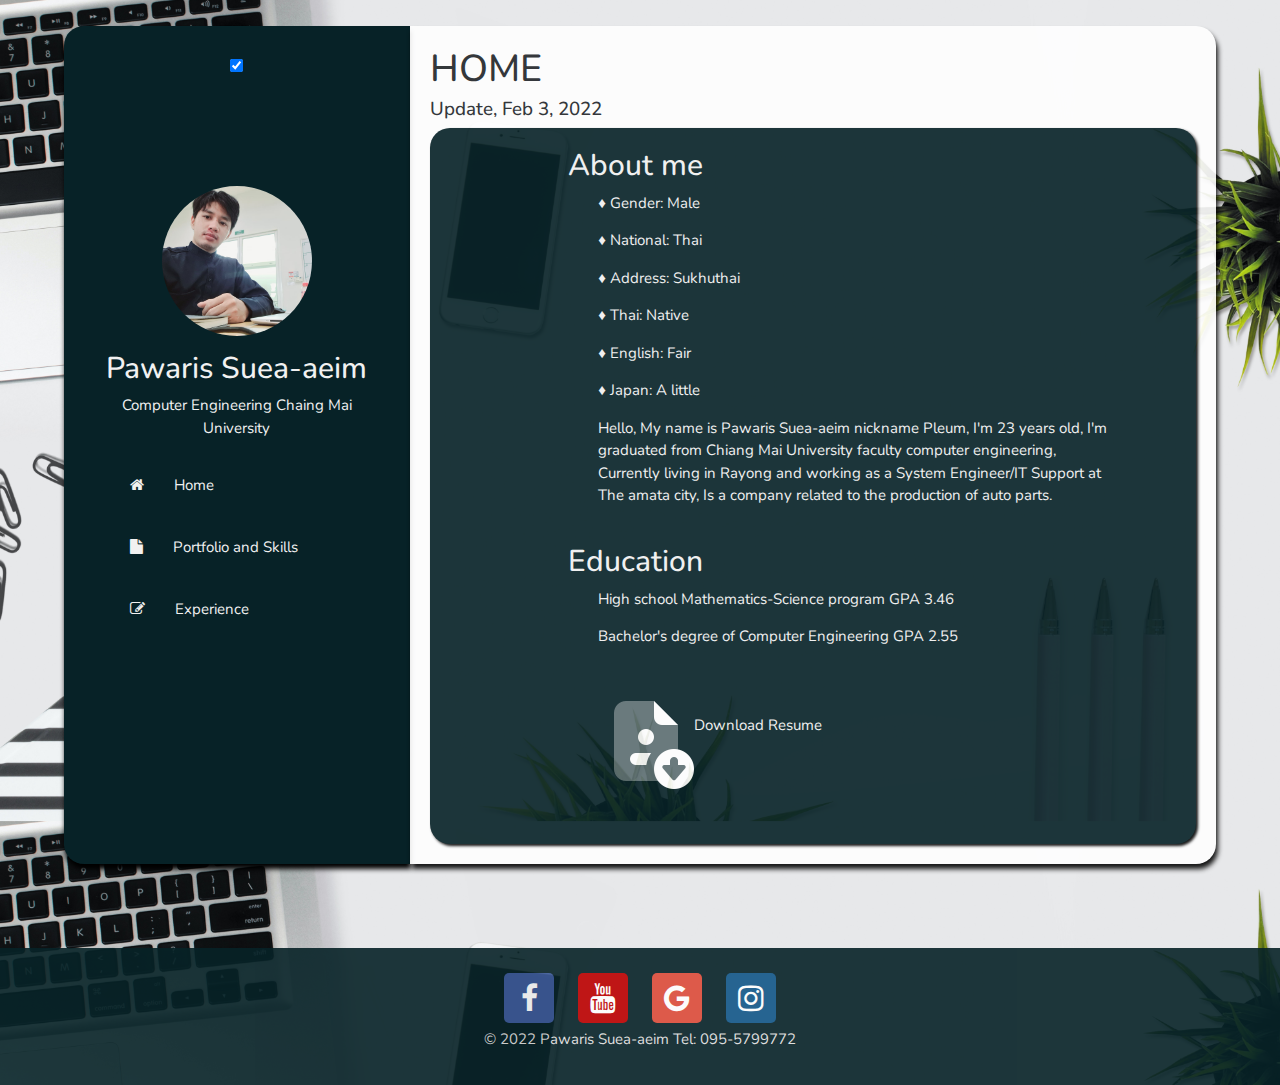
==== index.html @ 96e9b25e "dark-mode again" ====
<!DOCTYPE html>
<html lang="en">

<head>
    <meta charset="UTF-8">
    <meta http-equiv="X-UA-Compatible" content="IE=edge">
    <meta name="viewport" content="width=device-width, initial-scale=1.0">
    <link rel="stylesheet" href="https://www.w3schools.com/w3css/4/w3.css">
    <link rel="stylesheet" href="style.css">
    <link rel="stylesheet" href="https://cdnjs.cloudflare.com/ajax/libs/font-awesome/4.7.0/css/font-awesome.min.css">
    <link rel="stylesheet" href="styleCard.css">
    <link href="https://cdn.jsdelivr.net/npm/bootstrap@5.0.2/dist/css/bootstrap.min.css" rel="stylesheet"
        integrity="sha384-EVSTQN3/azprG1Anm3QDgpJLIm9Nao0Yz1ztcQTwFspd3yD65VohhpuuCOmLASjC" crossorigin="anonymous">
    <link rel="stylesheet" href="https://maxcdn.bootstrapcdn.com/bootstrap/4.0.0/css/bootstrap.min.css"
        integrity="sha384-Gn5384xqQ1aoWXA+058RXPxPg6fy4IWvTNh0E263XmFcJlSAwiGgFAW/dAiS6JXm" crossorigin="anonymous">
    <title>HOME</title>
</head>

<body>
    <div class="responsive-container">
        <div class="header">
            <div class="style_switch">
                <label class="switch">
                    <input  onclick="myFunction()" type="checkbox" checked>
                    <span class="slider round"></span>
                </label>
            </div>
            <img class="image" src="./image/ProfileDay.jpg">
            <h1>Pawaris Suea-aeim</h1>
            <p>Computer Engineering Chaing Mai University</p>
            <div class="dropdown dropleft">
                <button class="btn btn-secondary dropdown-toggle" type="button" id="dropdownMenuButton"
                    data-toggle="dropdown" aria-haspopup="true" aria-expanded="false">
                </button>
                <div class="dropdown-menu" aria-labelledby="dropdownMenuButton">
                    <a class="dropdown-item" href="./index.html">Home</a>
                    <a class="dropdown-item" href="./portfolio.html">Portfolio and skills</a>
                    <a class="dropdown-item" href="./experience.html">Experience</a>
                </div>
            </div>
            <div class="page">
                <button onclick="document.location='./index.html'" class="w3-bar-item w3-button sidebar-menu">
                    <i class="fa fa-home w3-animate-right" style="float: left;"><a>Home</a></i>
                </button>
                <button onclick="document.location='./portfolio.html'" class="w3-bar-item w3-button sidebar-menu">
                    <i class="fa fa-file w3-animate-right" style="float: left;"><a>Portfolio and Skills</a></i>
                </button>
                <button onclick="document.location='./experience.html'" class="w3-bar-item w3-button sidebar-menu">
                    <i class="fa fa-edit w3-animate-right" style="float: left;"><a>Experience</a></i>
                </button>
            </div>
        </div>
        <div class="content">
            <h1>HOME</h1>
            <h5>Update, Feb 3, 2022</h5>
            <div class="box_content">
                <h2>About me</h2>
                <p>♦ Gender: Male</p>
                <p>♦ National: Thai</p>
                <p>♦ Address: Sukhuthai</p>
                <p>♦ Thai: Native</p>
                <p>♦ English: Fair</p>
                <p>♦ Japan: A little</p>
                <p>
                    Hello, My name is Pawaris Suea-aeim nickname Pleum, I'm 23 years old, I'm graduated from
                    Chiang
                    Mai
                    University faculty computer engineering,
                    Currently living in Rayong and working as a System Engineer/IT Support at The amata city, Is
                    a
                    company
                    related to the production of auto parts.
                </p><br>
                <h2>Education</h2>
                <p>High school Mathematics-Science program GPA 3.46</p>
                <p>Bachelor's degree of Computer Engineering GPA 2.55</p>
                <p><img class="resume" onclick="document.location='./image/PawarisResume.pdf'"
                        src="./image/icons8-download-resume-96.png" target="_blank">Download Resume</p>
            </div>
        </div>
    </div>
    <div class="footer">
        <a href="https://web.facebook.com/profile.php?id=100006235390790" class="fa fa-facebook"
            style="font-size: 30px;"></a>
        <a href="https://www.youtube.com/channel/UChRwgbwyZU1eZFuqilV9bmg/featured" class="fa fa-youtube"
            style="font-size: 30px;"></a>
        <a href="mailto:pawaris.sueaaeim@gmail.com" class="fa fa-google" style="font-size: 30px;"></a>
        <a href="https://www.instagram.com/pleumqz/" class="fa fa-instagram" style="font-size: 30px;"></a>
        <p>
            © 2022 Pawaris Suea-aeim Tel: 095-5799772
        </p>
    </div>

    <script src="https://code.jquery.com/jquery-3.2.1.slim.min.js"
        integrity="sha384-KJ3o2DKtIkvYIK3UENzmM7KCkRr/rE9/Qpg6aAZGJwFDMVNA/GpGFF93hXpG5KkN"
        crossorigin="anonymous"></script>
    <script src="https://cdnjs.cloudflare.com/ajax/libs/popper.js/1.12.9/umd/popper.min.js"
        integrity="sha384-ApNbgh9B+Y1QKtv3Rn7W3mgPxhU9K/ScQsAP7hUibX39j7fakFPskvXusvfa0b4Q"
        crossorigin="anonymous"></script>
    <script src="https://maxcdn.bootstrapcdn.com/bootstrap/4.0.0/js/bootstrap.min.js"
        integrity="sha384-JZR6Spejh4U02d8jOt6vLEHfe/JQGiRRSQQxSfFWpi1MquVdAyjUar5+76PVCmYl"
        crossorigin="anonymous"></script>
        <script>
            function myFunction() {
                var element = document.body;
                element.classList.toggle("dark_mode");
             }
        </script>
</body>

</html>
---- style.css ----
@import url('https://fonts.googleapis.com/css2?family=Open+Sans:wght@300;400&display=swap');
@import url('//fonts.googleapis.com/css2?family=Nunito:wght@300&family=Open+Sans:wght@300;400&display=swap');

* {
  box-sizing: border-box;
  font-family: 'Open Sans', sans-serif;
  font-family: 'Nunito', sans-serif;
  text-decoration: none!important;
}

body {
  margin: 0;
  background: #f1f1f1;
  background-image: url(./image/pexels-anna-nekrashevich-6476118.jpg);
  background-repeat: repeat-y;
  background-size: cover;
  background-size: 100%;
}


/* Header/Blog Title */
.header {
  padding: 30px;
  text-align: center;
  background-color: #072227;
  color: #f1f1f1;
  opacity: 1;
  border-radius: 20px 0 0 20px;
  box-shadow: 1px 5px 5px #000000;
}

.image {
  border-radius: 50%;
  width: 150px;
  margin-top: 100px;
}

.header h1 {
  font-size: 30px;
  margin-top: 15px;
}

/* Create two unequal columns that floats next to each other */
/* Left column */
.leftcolumn {
  float: left;
  width: 100%;
}

.box_content {
  background-color: #072227;
  color: #f1f1f1;
  border-radius: 20px;
  width: 100%;
  padding-top: 20px;
  padding-bottom: 40px;
  padding-inline: 10%;
  box-shadow: 2px 2px 3px #000000;
}

.box_content p {
  margin-left: 15%;
}

.box_content h2,
h3 {
  margin-left: 10%;
}

/* Add a page effect for articles */
.content {
  background-color: #ffffff;
  padding: 20px;
  opacity: 0.9;
  border-radius: 0 20px 20px 0px;
  box-shadow: 2px 5px 5px #000000;
}

/* Clear floats after the columns */
.row:after {
  content: "";
  display: table;
  clear: both;
}

/* Footer */
.footer {
  padding: 20px;
  text-align: center;
  background: #072227;
  color: #ddd;
  margin-top: 20px;
  opacity: 0.9;
}

.download {
  background: #e7dfe5;
  color: #080808;
  border-radius: 10px;
  text-align: center;
  margin: 10px;
  margin-left: 70%;
  padding: 5px;
  transition: 0.5s;
  height: 70px;
  width: 100px;
}

.download:hover {
  padding: 2%;
  background-color: #333;
  transition: 0.5s;
  color: #ddd;
}

.resume {
    margin-top: 30px;
}
.resume:hover {
    transform: scale(1.3);
    transition: 0.3s;
}

.fa {
  border-radius: 5px;
  text-align: center;
  text-decoration: none!important;
  margin: 5px 10px;
  width: 50px;
  padding: 10px;
  transition: 0.3s;
}

.fa:hover {
  opacity: 1;
  padding: 15px;
  width: 60px;
  transition: 0.3s;
}

.fa-facebook {
  background: #3b5998;
  color: white;
}
.fa-google {
  background: #dd4b39;
  color: white;
}
.fa-youtube {
  background: #bb0000;
  color: white;
}
.fa-instagram {
  background: #125688;
  color: white;
}

.grid-container {
  display: grid;
  grid-template-columns: 50% 50%;
  grid-gap: 10px;
  padding: 10px;
  padding-inline: 150px;
}

.menu {
  display: none;
}

.sidebar-menu {
  width: 100%;
  border-radius: 10px;
}

.sidebar-menu a {
  margin-left: 30px;
}

.sidebar-menu:hover {
  transition: 0.5s;
  border-radius: 30px;
}

.responsive-container {
  display: grid;
  grid-template-columns: 25% 75%;
  padding: 2% 5% 5% 5%;
}

.page {
  display: block;
}

.dropdown {
  display: none;
}

video {
  width: 700px;
}

.img_modal {
  width: 700px;
}

@media screen and (max-width: 1500px) {

  .responsive-container{
    grid-template-columns: 30% 70%;
  }

  .grid-container{
    padding-inline: 5%;
  }
}
/* Responsive layout - when the screen is less than 400px wide, make the navigation links stack on top of each other instead of next to each other */
@media screen and (max-width: 1000px) {

  video {
    width: 310px;
  }

  .img_modal {
    width: 310px;
  }

  p {
    font-size: 11px;
  }
  h1 {
    font-size: 20px!important;
  }
  h2,h3 {
    font-size: 16px!important;
  }
  h4,h5,h6 {
    font-size: 14px!important;
  }

  .dropdown {
    display: block;
    float: right;
    box-shadow: 1px 1px 1px #000000;
  }

  .image {
    margin-top: 0;
    width: 100px;
  }

  .page {
    display: none;
  }

  .menu {
    display: block;
  }

  .responsive-container {
    grid-template-columns: auto;
    padding: 0;
    margin: 0;
  }

  .header {
    border-radius: 0;
    box-shadow: 0;
  }

  .content {
    border-radius: 0;
    box-shadow: 0;
    width: 100%;
  }


  .box_content {
    padding: 5%;
  }

  .box_content p {
    margin-left: 5%;
  }

  .grid-container {
    grid-template-columns: auto;
    padding-inline: 5%;
  }
}
---- styleCard.css ----
@import url("https://fonts.googleapis.com/css?family=Roboto+Slab:100,300,400,700");
@import url("https://fonts.googleapis.com/css?family=Raleway:300,300i,400,400i,500,500i,600,600i,700,700i,800,800i,900,900i");

* {
  box-sizing: border-box;
}

.cards {
  width: 100%;
  display: flex;
  display: -webkit-flex;
  justify-content: center;
  -webkit-justify-content: center;
  max-width: 820px;
}

.card--1 .card__img,
.card--1 .card__img--hover {
  background-image: url("./image/cams.jpg");
}

.card--2 .card__img,
.card--2 .card__img--hover {
  background-image: url("./image/pethouse.jpg");
}

.card--3 .card__img,
.card--3 .card__img--hover {
  background-image: url("./image/messageImage_1642651290941.jpg");
}

.card--4 .card__img,
.card--4 .card__img--hover {
  background-image: url("./image/GameBOX.jpg");
}

.card--5 .card__img,
.card--5 .card__img--hover {
  background-image: url("./image/werewolf.png");
}

.card--6 .card__img,
.card--6 .card__img--hover {
  background-image: url("./image/2048.jpg");
}

.card--7 .card__img,
.card--7 .card__img--hover {
  background-image: url("./image/gogo.jpg");
}

.card--8 .card__img,
.card--8 .card__img--hover {
  background-image: url("./image/python.jpg");
}

.card__like {
  width: 40px;
}

.card__time {
  font-size: 12px;
  color: #ad7d52;
  vertical-align: middle;
  margin-left: 5px;
}

.card__clock-info {
  float: right;
}

.card__img {
  visibility: hidden;
  background-size: cover;
  background-position: center;
  background-repeat: no-repeat;
  width: 100%;
  height: 235px;
  border-top-left-radius: 12px;
  border-top-right-radius: 12px;
}

.card__info-hover {
  position: absolute;
  padding: 16px;
  width: 100%;
  opacity: 0;
  top: 0;
}

.card__img--hover {
  transition: 0.2s all ease-out;
  background-size: cover;
  background-position: center;
  background-repeat: no-repeat;
  width: 100%;
  position: absolute;
  height: 235px;
  border-top-left-radius: 12px;
  border-top-right-radius: 12px;
  top: 0;
}
.card {
  margin: 10px;
  transition: all 0.4s cubic-bezier(0.175, 0.885, 0, 1);
  background-color: #fff;
  position: relative;
  border-radius: 12px;
  overflow: hidden;
  box-shadow: 0px 13px 10px -7px rgba(0, 0, 0, 0.1);
}
.card:hover {
  box-shadow: 0px 30px 18px -8px rgba(0, 0, 0, 0.1);
  transform: scale(1.1, 1.1);
}

.card__info {
  z-index: 2;
  background-color: #fff;
  border-bottom-left-radius: 12px;
  border-bottom-right-radius: 12px;
  padding: 16px 24px 24px 24px;
}

.card__category {
  font-family: "Raleway", sans-serif;
  text-transform: uppercase;
  font-size: 13px;
  letter-spacing: 2px;
  font-weight: 500;
  color: #868686;
}

.card__title {
  margin-top: 5px;
  margin-bottom: 10px;
  color: black;
  font-family: "Roboto Slab", serif;
}

.card__author {
  font-weight: 600;
  text-decoration: none;
  color: #724a28;
}

.card:hover .card__img--hover {
  height: 100%;
  opacity: 0.3;
}

.card:hover .card__info {
  background-color: transparent;
  position: relative;
}

.card:hover .card__info-hover {
  opacity: 1;
}

.card__author:hover {
    color: black;
}
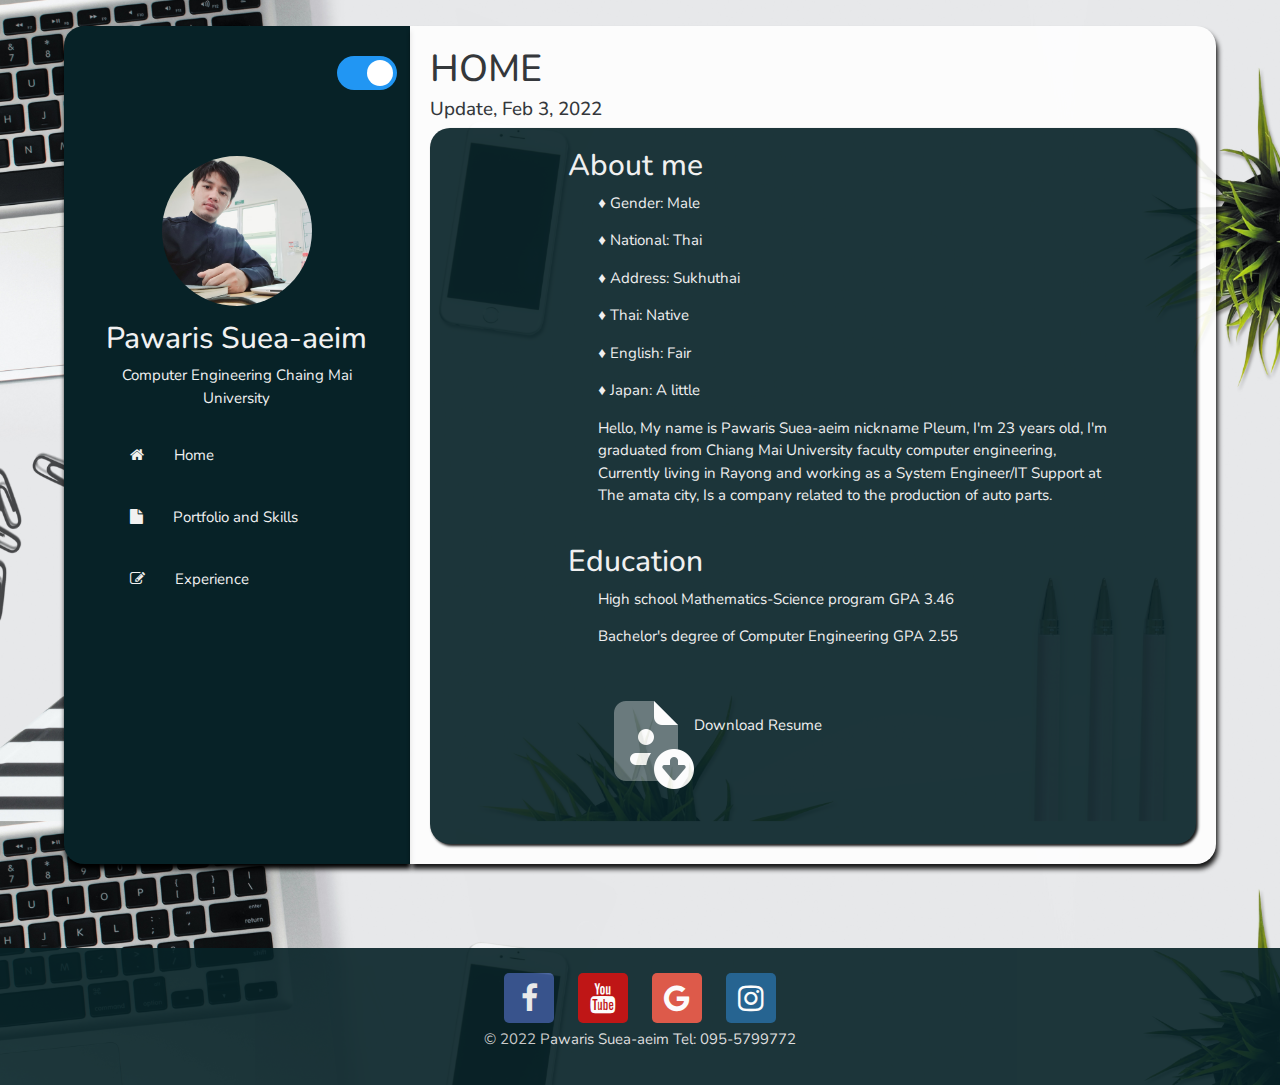
==== commit c6a630db: "update dark-mode" ====
--- a/index.html
+++ b/index.html
@@ -18,10 +18,10 @@
 
 <body>
     <div class="responsive-container">
-        <div class="header">
+        <div id="switchClassHeader" class="header">
             <div class="style_switch">
                 <label class="switch">
-                    <input  onclick="myFunction()" type="checkbox" checked>
+                    <input onclick="myFunction()" type="checkbox" checked>
                     <span class="slider round"></span>
                 </label>
             </div>
@@ -50,10 +50,10 @@
                 </button>
             </div>
         </div>
-        <div class="content">
+        <div id="switchClassContent" class="content">
             <h1>HOME</h1>
             <h5>Update, Feb 3, 2022</h5>
-            <div class="box_content">
+            <div id="switchClassBoxContent" class="box_content">
                 <h2>About me</h2>
                 <p>♦ Gender: Male</p>
                 <p>♦ National: Thai</p>
@@ -79,7 +79,7 @@
             </div>
         </div>
     </div>
-    <div class="footer">
+    <div id="switchClassFooter" class="footer">
         <a href="https://web.facebook.com/profile.php?id=100006235390790" class="fa fa-facebook"
             style="font-size: 30px;"></a>
         <a href="https://www.youtube.com/channel/UChRwgbwyZU1eZFuqilV9bmg/featured" class="fa fa-youtube"
@@ -100,12 +100,28 @@
     <script src="https://maxcdn.bootstrapcdn.com/bootstrap/4.0.0/js/bootstrap.min.js"
         integrity="sha384-JZR6Spejh4U02d8jOt6vLEHfe/JQGiRRSQQxSfFWpi1MquVdAyjUar5+76PVCmYl"
         crossorigin="anonymous"></script>
-        <script>
-            function myFunction() {
-                var element = document.body;
-                element.classList.toggle("dark_mode");
-             }
-        </script>
+    <script>
+        function myFunction() {
+            var element = document.body;
+            element.classList.toggle("dark_mode");
+
+            var boxCvt = document.getElementById("switchClassContent");
+            var currentClassBox = boxCvt.className;
+            boxCvt.className = currentClassBox == "box-dark-mode" ? "content" : "box-dark-mode";
+
+            var headerCvt = document.getElementById("switchClassHeader");
+            var currentClassHeader = headerCvt.className;
+            headerCvt.className = currentClassHeader == "header-dark-mode" ? "header" : "header-dark-mode";
+
+            var boxContentCvt = document.getElementById("switchClassBoxContent");
+            var currentClassBoxContent = boxContentCvt.className;
+            boxContentCvt.className = currentClassBoxContent == "box_content-dark-mode" ? "box_content" : "box_content-dark-mode";
+
+            var footerCvt = document.getElementById("switchClassFooter");
+            var currentClassfooter = footerCvt.className;
+            footerCvt.className = currentClassfooter == "footer-dark-mode" ? "footer" : "footer-dark-mode";
+        }
+    </script>
 </body>
 
 </html>--- a/style.css
+++ b/style.css
@@ -16,8 +16,27 @@
   background-repeat: repeat-y;
   background-size: cover;
   background-size: 100%;
-}
-
+  transition: 0.1s;
+}
+
+body.dark_mode {
+  margin: 0;
+  background: #f1f1f1;
+  background-image: url(./image/pexels-otavio-fonseca-4665064.jpg);
+  background-repeat: repeat-y;
+  background-size: cover;
+  background-size: 100%;
+  transition: 0.1s;
+}
+
+.box-dark-mode {
+  background-color: #525252;
+  color: rgb(252, 252, 252);
+  padding: 20px;
+  opacity: 0.9;
+  border-radius: 0 20px 20px 0px;
+  box-shadow: 2px 5px 5px #000000;
+}
 
 /* Header/Blog Title */
 .header {
@@ -30,6 +49,16 @@
   box-shadow: 1px 5px 5px #000000;
 }
 
+.header-dark-mode {
+  padding: 30px;
+  text-align: center;
+  background-color: #313131;
+  color: #f1f1f1;
+  opacity: 1;
+  border-radius: 20px 0 0 20px;
+  box-shadow: 1px 5px 5px #000000;
+}
+
 .image {
   border-radius: 50%;
   width: 150px;
@@ -37,6 +66,11 @@
 }
 
 .header h1 {
+  font-size: 30px;
+  margin-top: 15px;
+}
+
+.header-dark-mode h1 {
   font-size: 30px;
   margin-top: 15px;
 }
@@ -68,6 +102,26 @@
   margin-left: 10%;
 }
 
+.box_content-dark-mode {
+  background-color: #313131;
+  color: #f1f1f1;
+  border-radius: 20px;
+  width: 100%;
+  padding-top: 20px;
+  padding-bottom: 40px;
+  padding-inline: 10%;
+  box-shadow: 2px 2px 3px #000000;
+}
+
+.box_content-dark-mode p {
+  margin-left: 15%;
+}
+
+.box_content-dark-mode h2,
+h3 {
+  margin-left: 10%;
+}
+
 /* Add a page effect for articles */
 .content {
   background-color: #ffffff;
@@ -94,6 +148,15 @@
   opacity: 0.9;
 }
 
+.footer-dark-mode {
+  padding: 20px;
+  text-align: center;
+  background: #313131;
+  color: #ddd;
+  margin-top: 20px;
+  opacity: 0.9;
+}
+
 .download {
   background: #e7dfe5;
   color: #080808;
@@ -204,6 +267,71 @@
   width: 700px;
 }
 
+.style_switch {
+  float: right;
+  margin-right: 15%;
+}
+
+.switch {
+  position: absolute;
+  display: inline-block;
+  width: 60px;
+  height: 34px;
+}
+
+.switch input { 
+  opacity: 0;
+  width: 0;
+  height: 0;
+}
+
+.slider {
+  position: absolute;
+  cursor: pointer;
+  top: 0;
+  left: 0;
+  right: 0;
+  bottom: 0;
+  background-color: #ccc;
+  -webkit-transition: .4s;
+  transition: .4s;
+}
+
+.slider:before {
+  position: absolute;
+  content: "";
+  height: 26px;
+  width: 26px;
+  left: 4px;
+  bottom: 4px;
+  background-color: white;
+  -webkit-transition: .4s;
+  transition: .4s;
+}
+
+input:checked + .slider {
+  background-color: #2196F3;
+}
+
+input:focus + .slider {
+  box-shadow: 0 0 1px #2196F3;
+}
+
+input:checked + .slider:before {
+  -webkit-transform: translateX(26px);
+  -ms-transform: translateX(26px);
+  transform: translateX(26px);
+}
+
+/* Rounded sliders */
+.slider.round {
+  border-radius: 34px;
+}
+
+.slider.round:before {
+  border-radius: 50%;
+}
+
 @media screen and (max-width: 1500px) {
 
   .responsive-container{
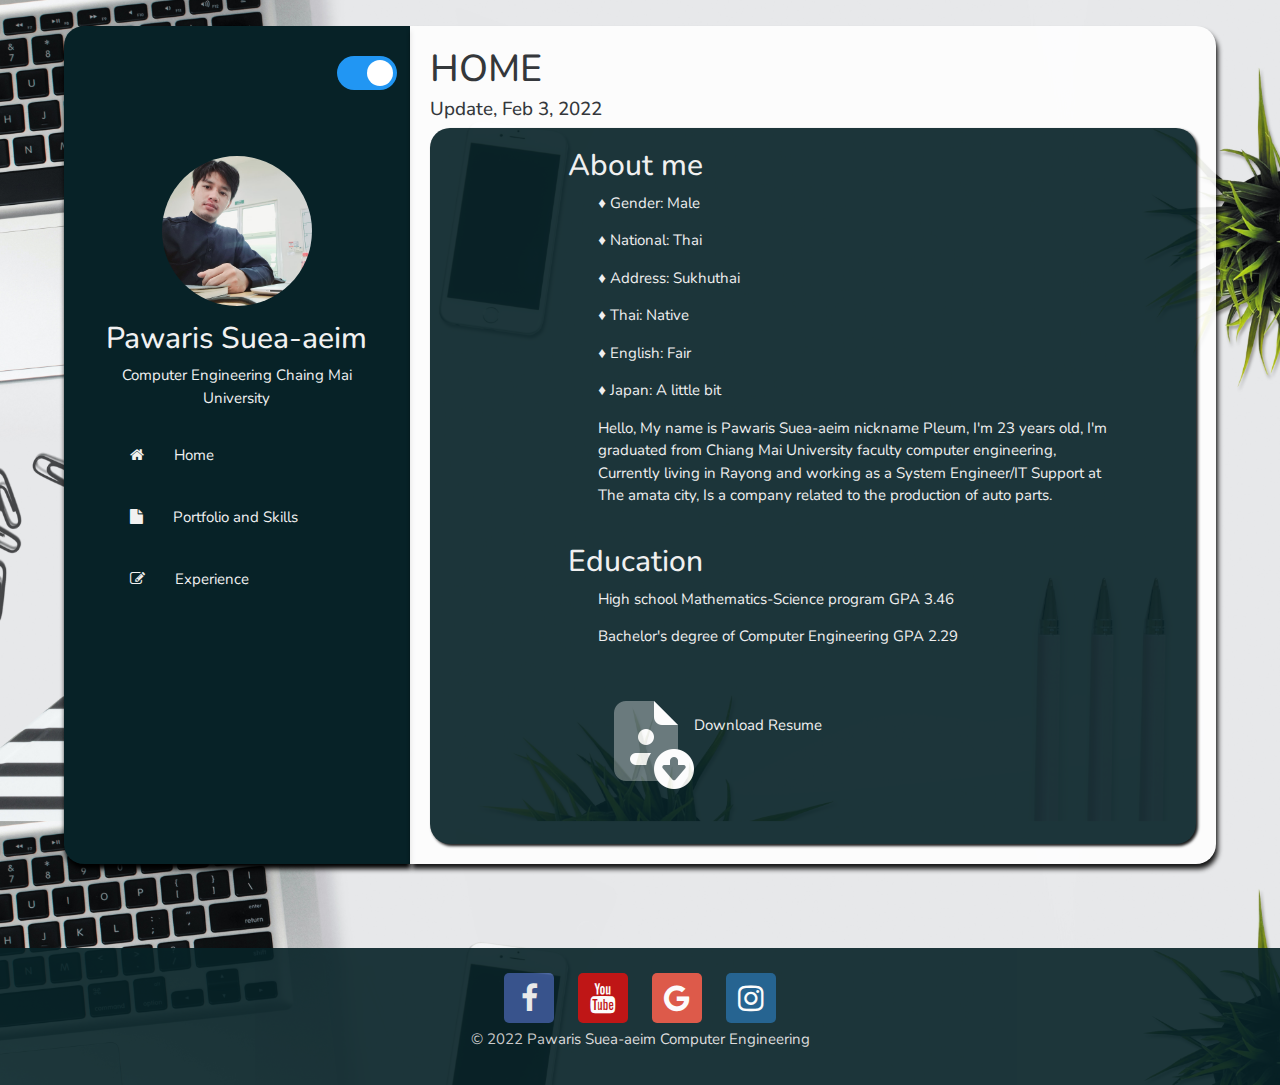
==== commit 29ff5719: "Update" ====
--- a/index.html
+++ b/index.html
@@ -28,7 +28,7 @@
             <img class="image" src="./image/ProfileDay.jpg">
             <h1>Pawaris Suea-aeim</h1>
             <p>Computer Engineering Chaing Mai University</p>
-            <div class="dropdown dropleft">
+            <div class="dropdown dropleft position">
                 <button class="btn btn-secondary dropdown-toggle" type="button" id="dropdownMenuButton"
                     data-toggle="dropdown" aria-haspopup="true" aria-expanded="false">
                 </button>
@@ -60,7 +60,7 @@
                 <p>♦ Address: Sukhuthai</p>
                 <p>♦ Thai: Native</p>
                 <p>♦ English: Fair</p>
-                <p>♦ Japan: A little</p>
+                <p>♦ Japan: A little bit</p>
                 <p>
                     Hello, My name is Pawaris Suea-aeim nickname Pleum, I'm 23 years old, I'm graduated from
                     Chiang
@@ -73,7 +73,7 @@
                 </p><br>
                 <h2>Education</h2>
                 <p>High school Mathematics-Science program GPA 3.46</p>
-                <p>Bachelor's degree of Computer Engineering GPA 2.55</p>
+                <p>Bachelor's degree of Computer Engineering GPA 2.29</p>
                 <p><img class="resume" onclick="document.location='./image/PawarisResume.pdf'"
                         src="./image/icons8-download-resume-96.png" target="_blank">Download Resume</p>
             </div>
@@ -87,7 +87,7 @@
         <a href="mailto:pawaris.sueaaeim@gmail.com" class="fa fa-google" style="font-size: 30px;"></a>
         <a href="https://www.instagram.com/pleumqz/" class="fa fa-instagram" style="font-size: 30px;"></a>
         <p>
-            © 2022 Pawaris Suea-aeim Tel: 095-5799772
+            © 2022 Pawaris Suea-aeim Computer Engineering
         </p>
     </div>
 
@@ -100,28 +100,7 @@
     <script src="https://maxcdn.bootstrapcdn.com/bootstrap/4.0.0/js/bootstrap.min.js"
         integrity="sha384-JZR6Spejh4U02d8jOt6vLEHfe/JQGiRRSQQxSfFWpi1MquVdAyjUar5+76PVCmYl"
         crossorigin="anonymous"></script>
-    <script>
-        function myFunction() {
-            var element = document.body;
-            element.classList.toggle("dark_mode");
-
-            var boxCvt = document.getElementById("switchClassContent");
-            var currentClassBox = boxCvt.className;
-            boxCvt.className = currentClassBox == "box-dark-mode" ? "content" : "box-dark-mode";
-
-            var headerCvt = document.getElementById("switchClassHeader");
-            var currentClassHeader = headerCvt.className;
-            headerCvt.className = currentClassHeader == "header-dark-mode" ? "header" : "header-dark-mode";
-
-            var boxContentCvt = document.getElementById("switchClassBoxContent");
-            var currentClassBoxContent = boxContentCvt.className;
-            boxContentCvt.className = currentClassBoxContent == "box_content-dark-mode" ? "box_content" : "box_content-dark-mode";
-
-            var footerCvt = document.getElementById("switchClassFooter");
-            var currentClassfooter = footerCvt.className;
-            footerCvt.className = currentClassfooter == "footer-dark-mode" ? "footer" : "footer-dark-mode";
-        }
-    </script>
+    <script src="./script.js"></script>
 </body>
 
 </html>--- a/style.css
+++ b/style.css
@@ -47,6 +47,12 @@
   opacity: 1;
   border-radius: 20px 0 0 20px;
   box-shadow: 1px 5px 5px #000000;
+}
+
+.dropdown.position {
+  position: fixed;
+  z-index: 1;
+  margin-left: 80%;
 }
 
 .header-dark-mode {
@@ -129,6 +135,7 @@
   opacity: 0.9;
   border-radius: 0 20px 20px 0px;
   box-shadow: 2px 5px 5px #000000;
+  z-index: 0;
 }
 
 /* Clear floats after the columns */
@@ -402,12 +409,31 @@
     width: 100%;
   }
 
+  .header-dark-mode {
+    border-radius: 0;
+    box-shadow: 0;
+  }
+
+  .box-dark-mode {
+    border-radius: 0;
+    box-shadow: 0;
+    width: 100%;
+  }
+
 
   .box_content {
     padding: 5%;
   }
 
   .box_content p {
+    margin-left: 5%;
+  }
+
+  .box_content-dark-mode {
+    padding: 5%;
+  }
+
+  .box_content-dark-mode p {
     margin-left: 5%;
   }
 
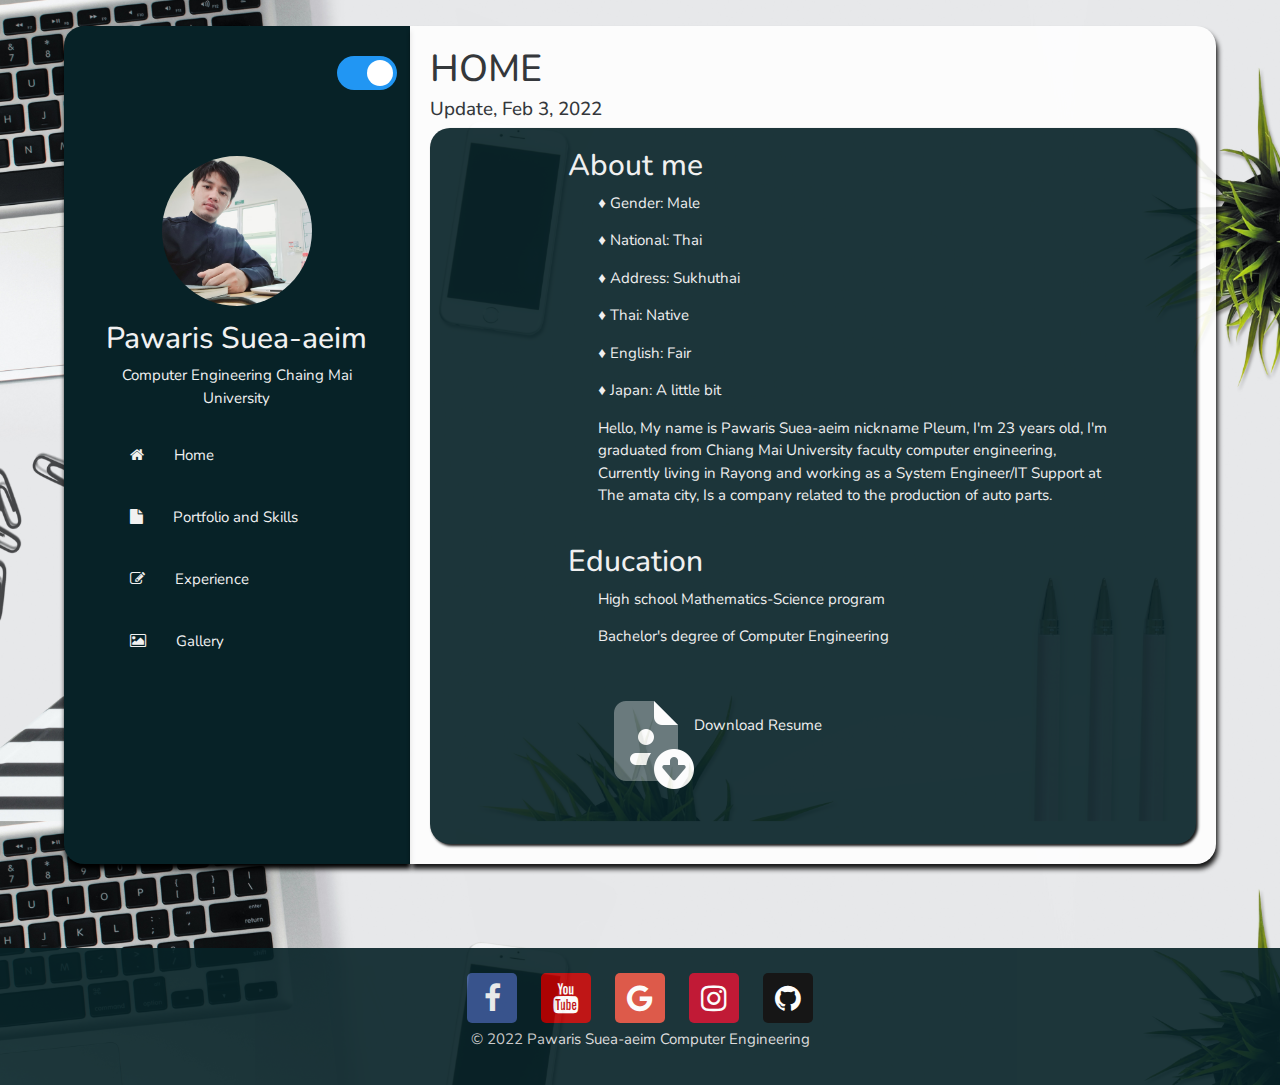
==== commit 14d297cb: "debug" ====
--- a/index.html
+++ b/index.html
@@ -36,6 +36,7 @@
                     <a class="dropdown-item" href="./index.html">Home</a>
                     <a class="dropdown-item" href="./portfolio.html">Portfolio and skills</a>
                     <a class="dropdown-item" href="./experience.html">Experience</a>
+                    <a class="dropdown-item" href="./pictures.html">Pictures</a>
                 </div>
             </div>
             <div class="page">
@@ -47,6 +48,9 @@
                 </button>
                 <button onclick="document.location='./experience.html'" class="w3-bar-item w3-button sidebar-menu">
                     <i class="fa fa-edit w3-animate-right" style="float: left;"><a>Experience</a></i>
+                </button>
+                <button onclick="document.location='./pictures.html'" class="w3-bar-item w3-button sidebar-menu">
+                    <i class="fa fa-photo w3-animate-right" style="float: left;"><a>Gallery</a></i>
                 </button>
             </div>
         </div>
@@ -72,8 +76,8 @@
                     related to the production of auto parts.
                 </p><br>
                 <h2>Education</h2>
-                <p>High school Mathematics-Science program GPA 3.46</p>
-                <p>Bachelor's degree of Computer Engineering GPA 2.29</p>
+                <p>High school Mathematics-Science program</p>
+                <p>Bachelor's degree of Computer Engineering</p>
                 <p><img class="resume" onclick="document.location='./image/PawarisResume.pdf'"
                         src="./image/icons8-download-resume-96.png" target="_blank">Download Resume</p>
             </div>
@@ -86,6 +90,7 @@
             style="font-size: 30px;"></a>
         <a href="mailto:pawaris.sueaaeim@gmail.com" class="fa fa-google" style="font-size: 30px;"></a>
         <a href="https://www.instagram.com/pleumqz/" class="fa fa-instagram" style="font-size: 30px;"></a>
+        <a href="https://github.com/PawarisSueaaeim" class="fa fa-github" style="font-size: 30px;"></a>
         <p>
             © 2022 Pawaris Suea-aeim Computer Engineering
         </p>
--- a/style.css
+++ b/style.css
@@ -1,12 +1,11 @@
-
-@import url('https://fonts.googleapis.com/css2?family=Open+Sans:wght@300;400&display=swap');
-@import url('//fonts.googleapis.com/css2?family=Nunito:wght@300&family=Open+Sans:wght@300;400&display=swap');
+@import url("https://fonts.googleapis.com/css2?family=Open+Sans:wght@300;400&display=swap");
+@import url("//fonts.googleapis.com/css2?family=Nunito:wght@300&family=Open+Sans:wght@300;400&display=swap");
 
 * {
   box-sizing: border-box;
-  font-family: 'Open Sans', sans-serif;
-  font-family: 'Nunito', sans-serif;
-  text-decoration: none!important;
+  font-family: "Open Sans", sans-serif;
+  font-family: "Nunito", sans-serif;
+  text-decoration: none !important;
 }
 
 body {
@@ -185,17 +184,17 @@
 }
 
 .resume {
-    margin-top: 30px;
+  margin-top: 30px;
 }
 .resume:hover {
-    transform: scale(1.3);
-    transition: 0.3s;
+  transform: scale(1.3);
+  transition: 0.3s;
 }
 
 .fa {
   border-radius: 5px;
   text-align: center;
-  text-decoration: none!important;
+  text-decoration: none !important;
   margin: 5px 10px;
   width: 50px;
   padding: 10px;
@@ -222,7 +221,11 @@
   color: white;
 }
 .fa-instagram {
-  background: #125688;
+  background: #bd0423;
+  color: white;
+}
+.fa-github {
+  background: #000000;
   color: white;
 }
 
@@ -286,7 +289,7 @@
   height: 34px;
 }
 
-.switch input { 
+.switch input {
   opacity: 0;
   width: 0;
   height: 0;
@@ -300,8 +303,8 @@
   right: 0;
   bottom: 0;
   background-color: #ccc;
-  -webkit-transition: .4s;
-  transition: .4s;
+  -webkit-transition: 0.4s;
+  transition: 0.4s;
 }
 
 .slider:before {
@@ -312,16 +315,16 @@
   left: 4px;
   bottom: 4px;
   background-color: white;
-  -webkit-transition: .4s;
-  transition: .4s;
+  -webkit-transition: 0.4s;
+  transition: 0.4s;
 }
 
 input:checked + .slider {
-  background-color: #2196F3;
+  background-color: #2196f3;
 }
 
 input:focus + .slider {
-  box-shadow: 0 0 1px #2196F3;
+  box-shadow: 0 0 1px #2196f3;
 }
 
 input:checked + .slider:before {
@@ -339,19 +342,39 @@
   border-radius: 50%;
 }
 
+.grid-gallery {
+  display: grid;
+  grid-template-columns: auto auto auto;
+  grid-gap: 10px;
+}
+
+.gallery {
+  border-radius: 5px;
+  box-shadow: 1px 3px 3px #000000;
+  background-size: cover;
+  background-position: center;
+  background-repeat: no-repeat;
+  width: 250px;
+  height: auto;
+  opacity: 1;
+}
+
+.gallery:hover {
+  transform: scale(1.1);
+  transition: 0.3s;
+}
+
 @media screen and (max-width: 1500px) {
-
-  .responsive-container{
+  .responsive-container {
     grid-template-columns: 30% 70%;
   }
 
-  .grid-container{
+  .grid-container {
     padding-inline: 5%;
   }
 }
 /* Responsive layout - when the screen is less than 400px wide, make the navigation links stack on top of each other instead of next to each other */
 @media screen and (max-width: 1000px) {
-
   video {
     width: 310px;
   }
@@ -364,13 +387,16 @@
     font-size: 11px;
   }
   h1 {
-    font-size: 20px!important;
-  }
-  h2,h3 {
-    font-size: 16px!important;
-  }
-  h4,h5,h6 {
-    font-size: 14px!important;
+    font-size: 20px !important;
+  }
+  h2,
+  h3 {
+    font-size: 16px !important;
+  }
+  h4,
+  h5,
+  h6 {
+    font-size: 14px !important;
   }
 
   .dropdown {
@@ -420,7 +446,6 @@
     width: 100%;
   }
 
-
   .box_content {
     padding: 5%;
   }
@@ -441,4 +466,9 @@
     grid-template-columns: auto;
     padding-inline: 5%;
   }
-}
+
+  .grid-gallery {
+    grid-template-columns: auto;
+    text-align: center;
+  }
+}
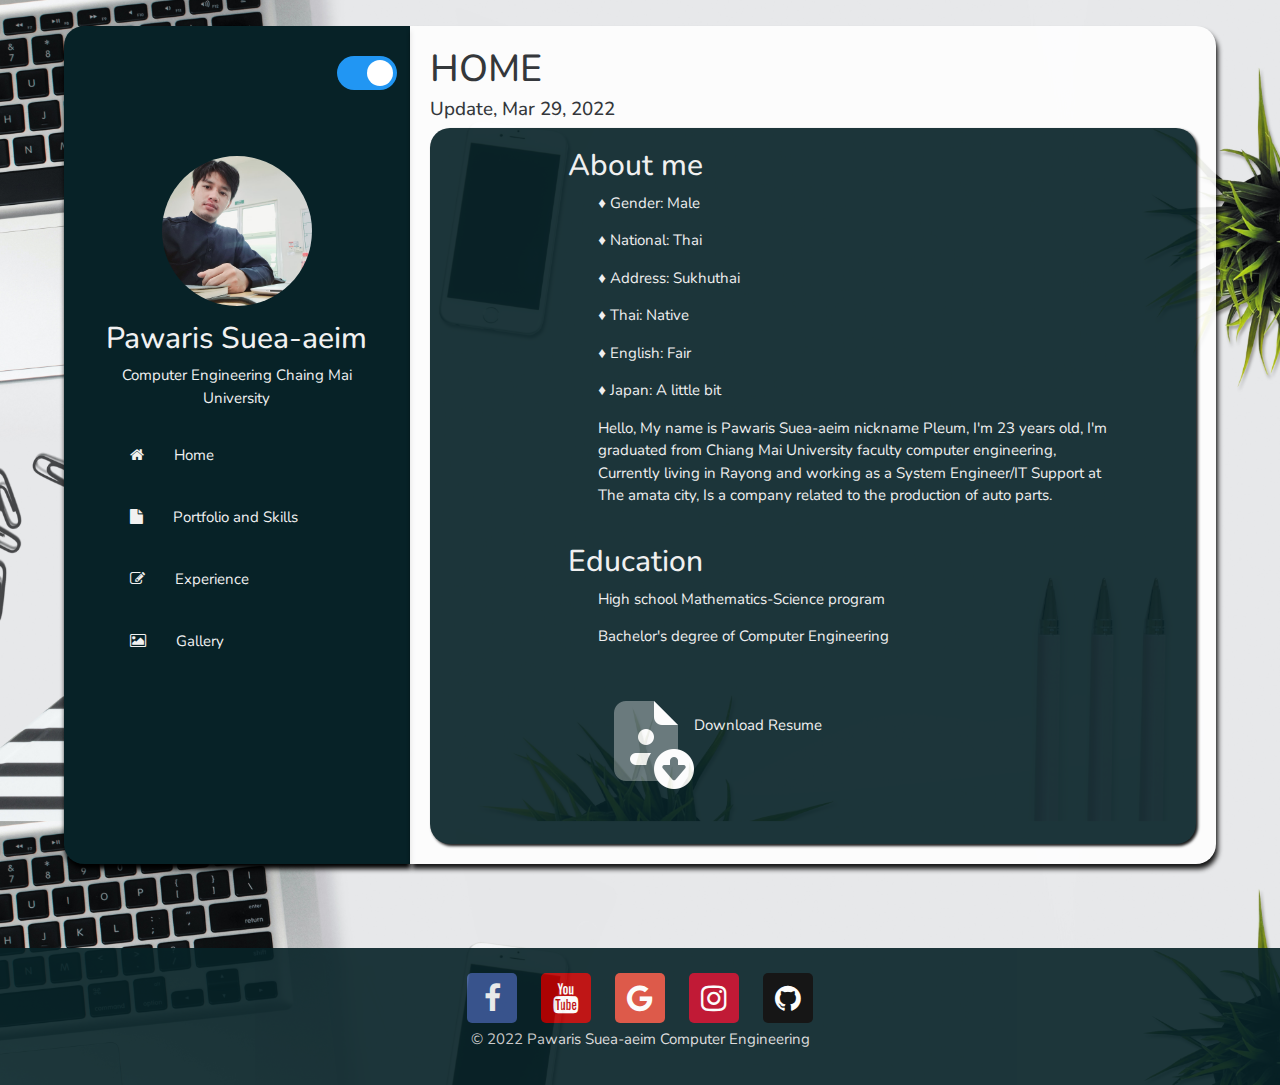
==== commit dd549730: "update detail" ====
--- a/index.html
+++ b/index.html
@@ -36,7 +36,7 @@
                     <a class="dropdown-item" href="./index.html">Home</a>
                     <a class="dropdown-item" href="./portfolio.html">Portfolio and skills</a>
                     <a class="dropdown-item" href="./experience.html">Experience</a>
-                    <a class="dropdown-item" href="./pictures.html">Pictures</a>
+                    <a class="dropdown-item" href="./pictures.html">Gallery</a>
                 </div>
             </div>
             <div class="page">
@@ -56,7 +56,7 @@
         </div>
         <div id="switchClassContent" class="content">
             <h1>HOME</h1>
-            <h5>Update, Feb 3, 2022</h5>
+            <h5>Update, Mar 29, 2022</h5>
             <div id="switchClassBoxContent" class="box_content">
                 <h2>About me</h2>
                 <p>♦ Gender: Male</p>
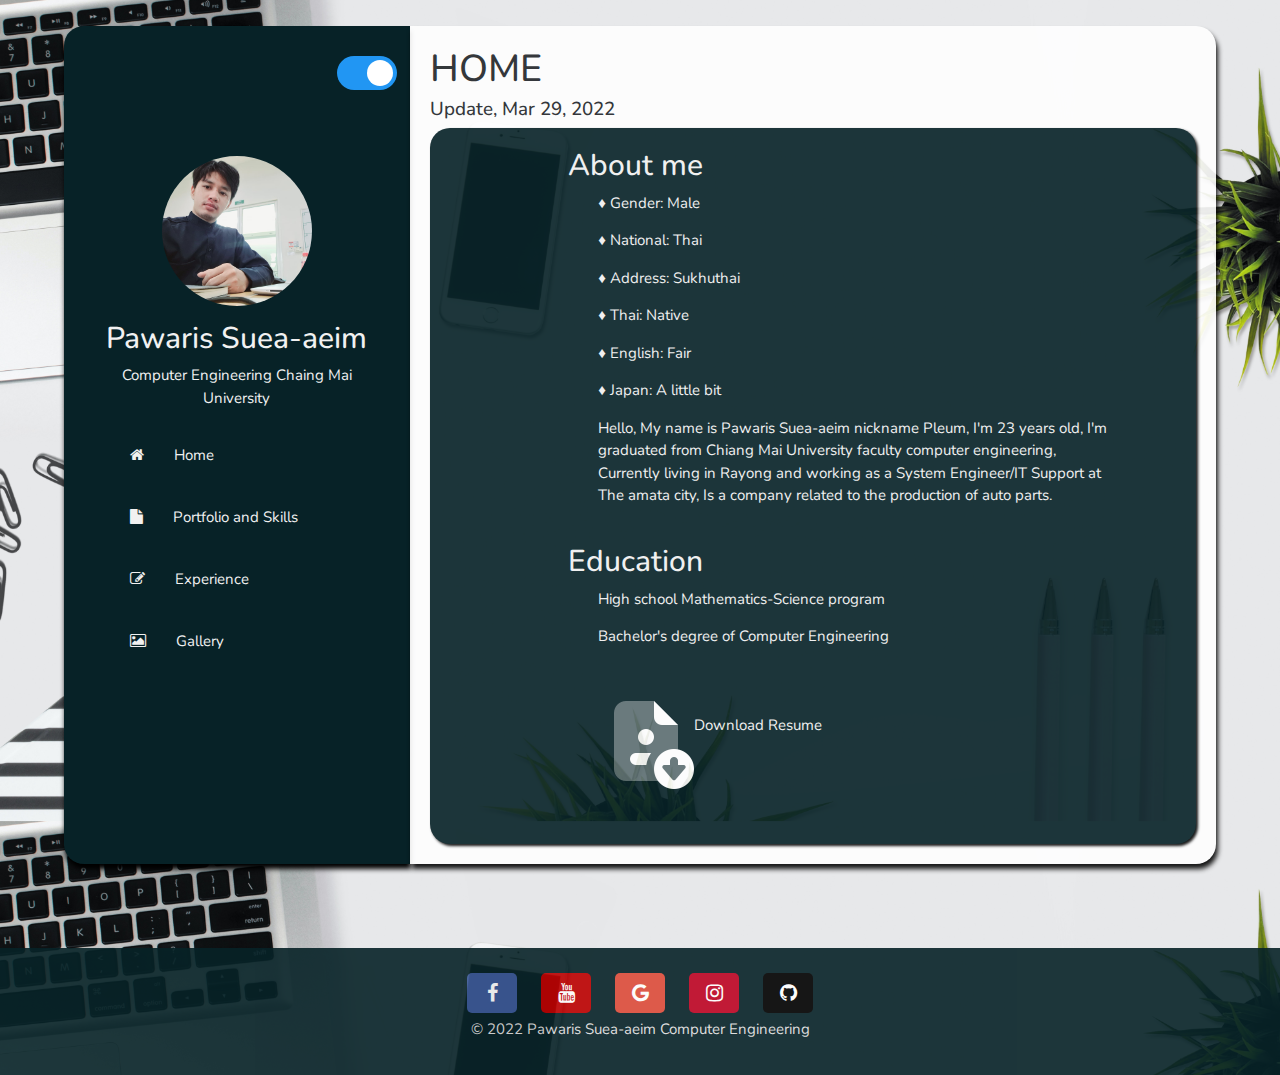
==== commit acf8e66c: "update detail" ====
--- a/index.html
+++ b/index.html
@@ -84,13 +84,11 @@
         </div>
     </div>
     <div id="switchClassFooter" class="footer">
-        <a href="https://web.facebook.com/profile.php?id=100006235390790" class="fa fa-facebook"
-            style="font-size: 30px;"></a>
-        <a href="https://www.youtube.com/channel/UChRwgbwyZU1eZFuqilV9bmg/featured" class="fa fa-youtube"
-            style="font-size: 30px;"></a>
-        <a href="mailto:pawaris.sueaaeim@gmail.com" class="fa fa-google" style="font-size: 30px;"></a>
-        <a href="https://www.instagram.com/pleumqz/" class="fa fa-instagram" style="font-size: 30px;"></a>
-        <a href="https://github.com/PawarisSueaaeim" class="fa fa-github" style="font-size: 30px;"></a>
+        <a href="https://web.facebook.com/profile.php?id=100006235390790" class="fa fa-facebook" style="font-size: 20px;"></a>
+        <a href="https://www.youtube.com/channel/UChRwgbwyZU1eZFuqilV9bmg/featured" class="fa fa-youtube" style="font-size: 20px;"></a>
+        <a href="mailto:pawaris.sueaaeim@gmail.com" class="fa fa-google" style="font-size: 20px;"></a>
+        <a href="https://www.instagram.com/pleumqz/" class="fa fa-instagram" style="font-size: 20px;"></a>
+        <a href="https://github.com/PawarisSueaaeim" class="fa fa-github" style="font-size: 20px;"></a>
         <p>
             © 2022 Pawaris Suea-aeim Computer Engineering
         </p>
--- a/style.css
+++ b/style.css
@@ -185,6 +185,7 @@
 
 .resume {
   margin-top: 30px;
+  transition: 0.3s;
 }
 .resume:hover {
   transform: scale(1.3);
@@ -357,6 +358,7 @@
   width: 250px;
   height: auto;
   opacity: 1;
+  transition: 0.3s;
 }
 
 .gallery:hover {
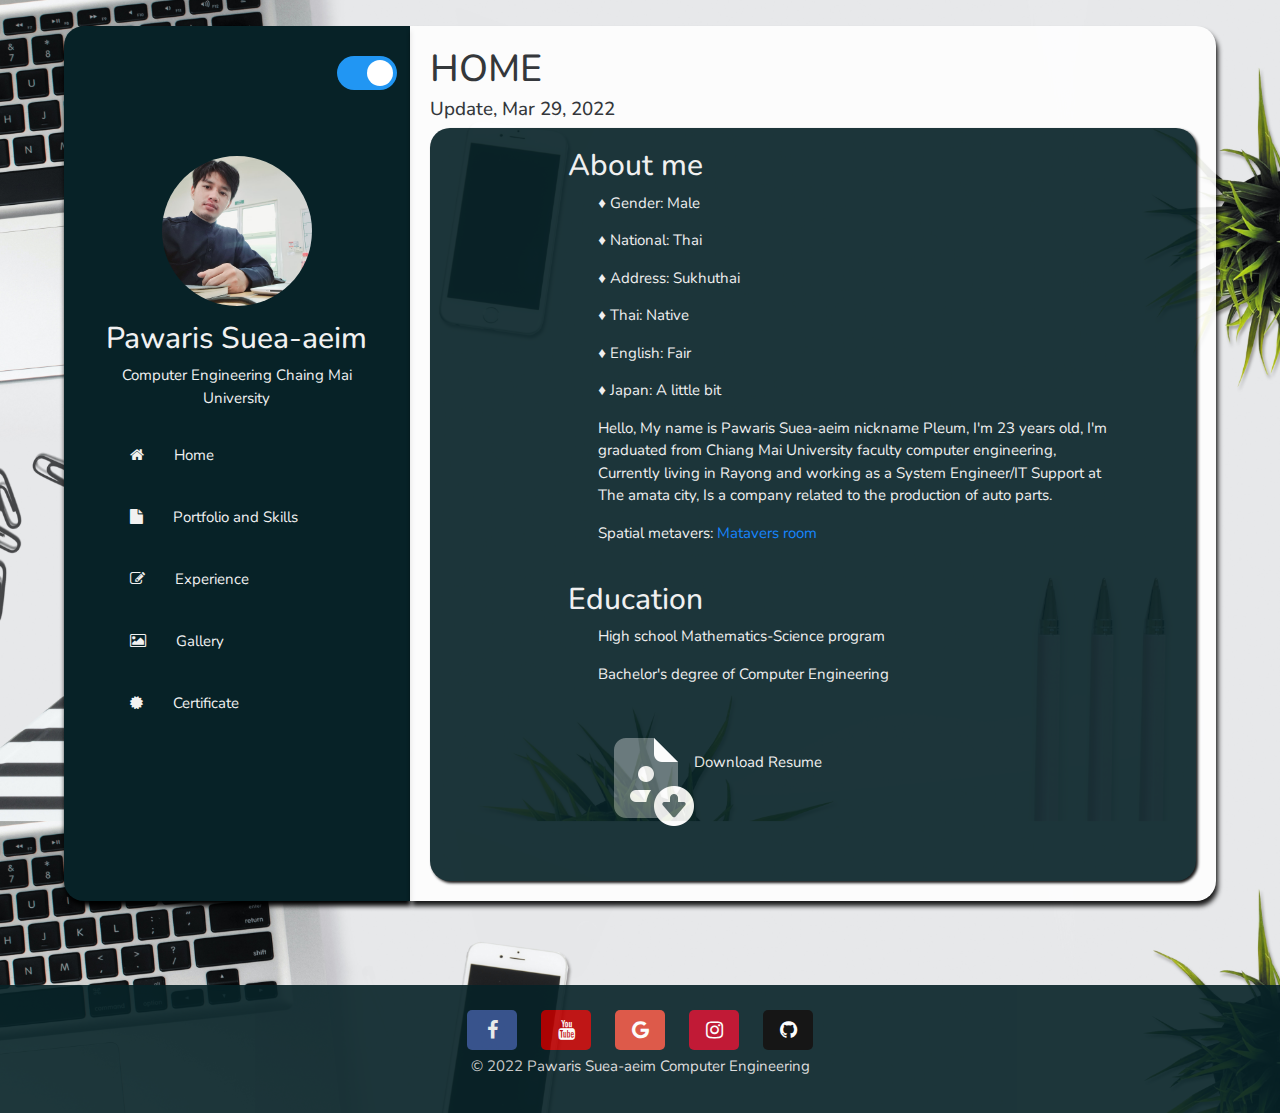
==== commit ac03dcdf: "Update metavers" ====
--- a/index.html
+++ b/index.html
@@ -37,6 +37,7 @@
                     <a class="dropdown-item" href="./portfolio.html">Portfolio and skills</a>
                     <a class="dropdown-item" href="./experience.html">Experience</a>
                     <a class="dropdown-item" href="./pictures.html">Gallery</a>
+                    <a class="dropdown-item" href="./certificate.html">Certificate</a>
                 </div>
             </div>
             <div class="page">
@@ -51,6 +52,9 @@
                 </button>
                 <button onclick="document.location='./pictures.html'" class="w3-bar-item w3-button sidebar-menu">
                     <i class="fa fa-photo w3-animate-right" style="float: left;"><a>Gallery</a></i>
+                </button>
+                <button onclick="document.location='./certificate.html'" class="w3-bar-item w3-button sidebar-menu">
+                    <i class="fa fa-certificate w3-animate-right" style="float: left;"><a>Certificate</a></i>
                 </button>
             </div>
         </div>
@@ -74,7 +78,8 @@
                     a
                     company
                     related to the production of auto parts.
-                </p><br>
+                </p>
+                <p>Spatial metavers: <a href="https://spatial.io/s/PAWARISs-Digital-World-627892af5c8a2e0001d0f632?share=2006685969420519881">Matavers room</a></p><br>
                 <h2>Education</h2>
                 <p>High school Mathematics-Science program</p>
                 <p>Bachelor's degree of Computer Engineering</p>
